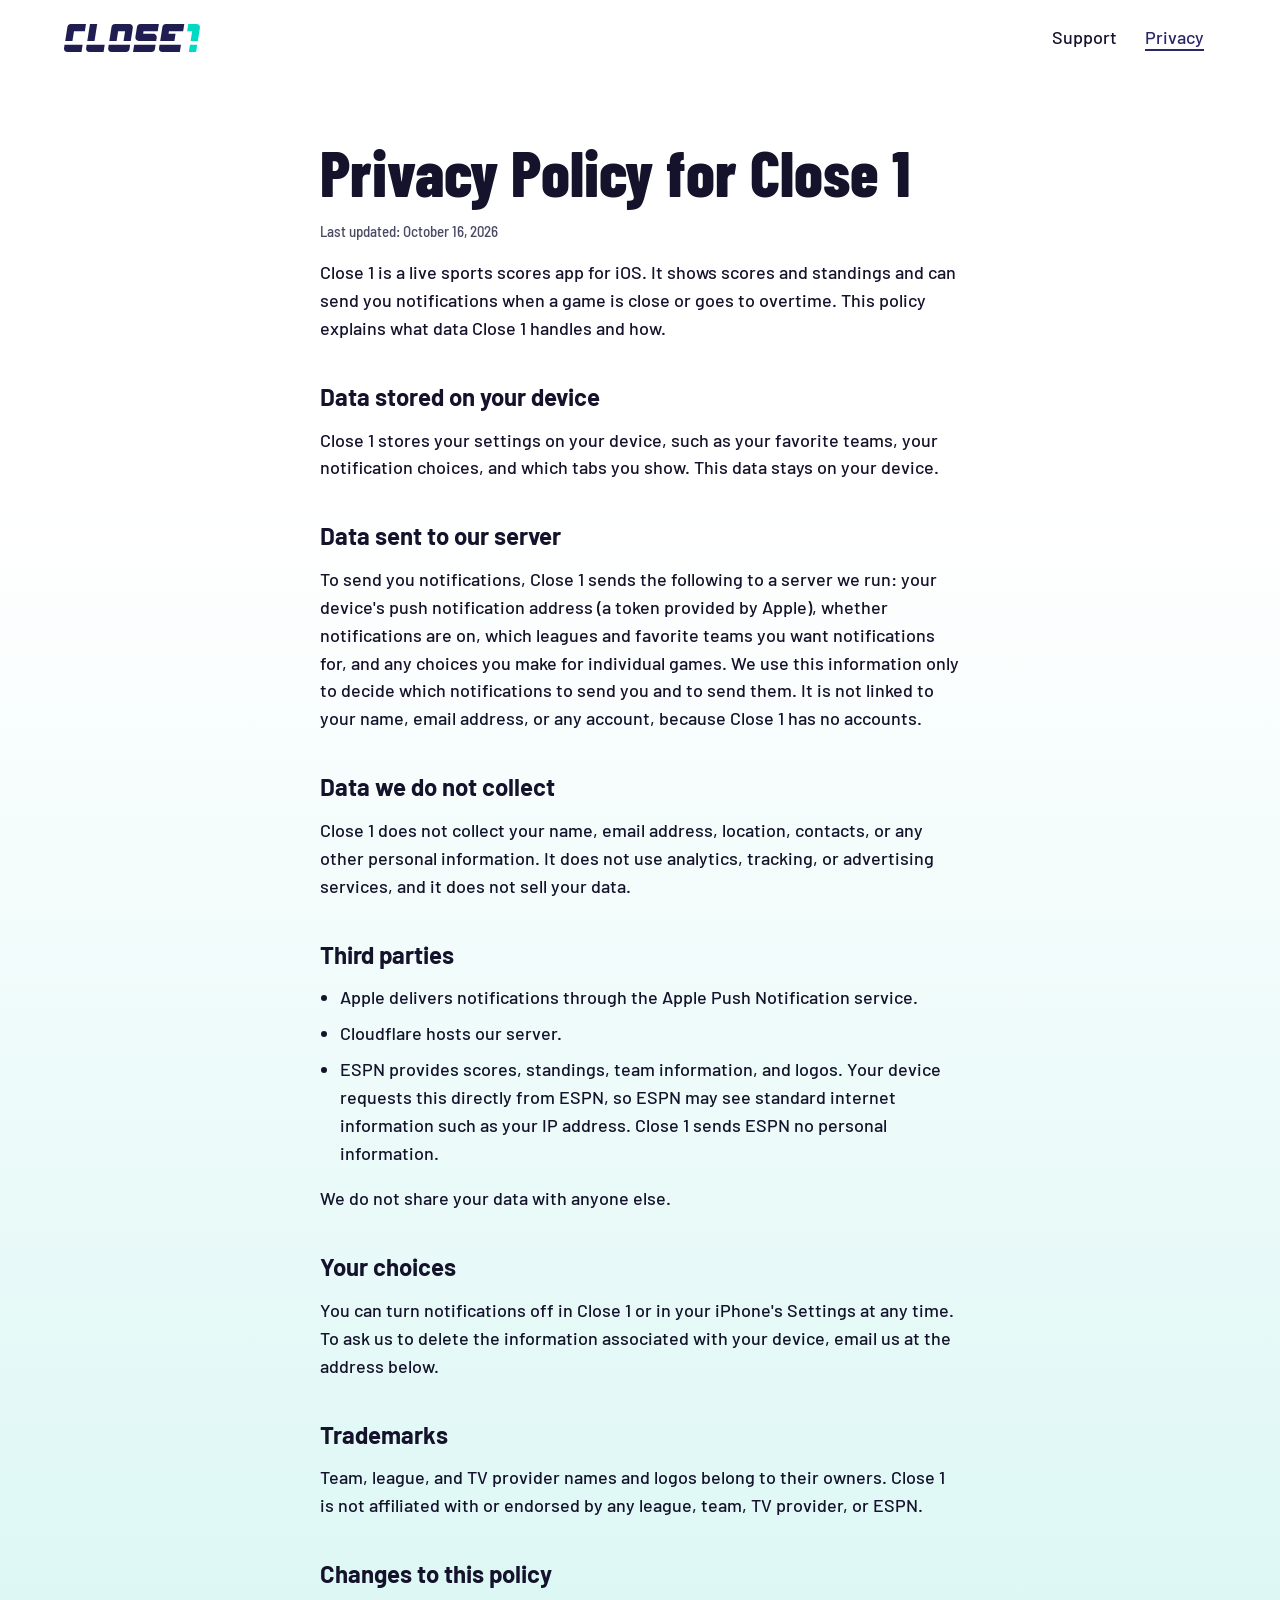
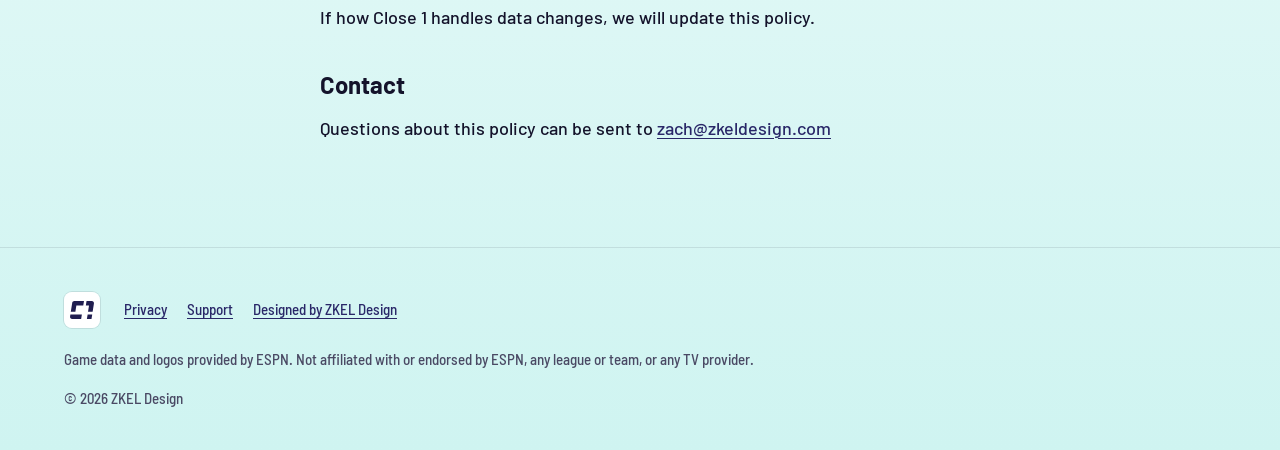
==== privacy/index.html @ 5770586e "Build Close 1 marketing site Home, Support (FAQ), Privacy Policy and 404 pages in semantic HTML with" ====
<!doctype html>
<html lang="en">
<head>
  <meta charset="utf-8">
  <meta name="viewport" content="width=device-width, initial-scale=1">
  <title>Privacy Policy: Close 1</title>
  <meta name="description" content="Close 1 has no accounts and collects no personal information. Read how notifications and game data are handled.">
  <link rel="canonical" href="https://close1app.zkeldesign.com/privacy/">
  <meta name="color-scheme" content="light dark">
  <meta name="theme-color" content="#ffffff" media="(prefers-color-scheme: light)">
  <meta name="theme-color" content="#201e50" media="(prefers-color-scheme: dark)">
  <link rel="icon" href="/images/favicon.svg" type="image/svg+xml">
  <link rel="icon" href="/images/favicon-32.png" type="image/png" sizes="32x32">
  <link rel="apple-touch-icon" href="/apple-touch-icon.png">
  <link rel="preload" href="/fonts/Barlow-Medium.woff2" as="font" type="font/woff2" crossorigin>
  <link rel="preload" href="/fonts/BarlowCondensed-ExtraBold.woff2" as="font" type="font/woff2" crossorigin>
  <link rel="stylesheet" href="/styles.css">
</head>
<body>
  <a class="skip-link" href="#main">Skip to main content</a>

  <header class="site-header">
    <div class="container">
      <a class="brand" href="/">
        <picture>
          <source srcset="/images/wordmark-light.svg" media="(prefers-color-scheme: dark)">
          <img src="/images/wordmark-dark.svg" alt="Close 1" width="136" height="28">
        </picture>
      </a>
      <nav aria-label="Primary" class="site-nav">
        <ul>
          <li><a href="/support/">Support</a></li>
          <li><a href="/privacy/" aria-current="page">Privacy</a></li>
        </ul>
      </nav>
    </div>
  </header>

  <main id="main" class="page">
    <article class="container prose">
      <h1>Privacy Policy for Close 1</h1>
      <p class="meta">Last updated: October 16, 2026</p>
      <p>Close 1 is a live sports scores app for iOS. It shows scores and standings and can send you notifications when a game is close or goes to overtime. This policy explains what data Close 1 handles and how.</p>

      <h2>Data stored on your device</h2>
      <p>Close 1 stores your settings on your device, such as your favorite teams, your notification choices, and which tabs you show. This data stays on your device.</p>

      <h2>Data sent to our server</h2>
      <p>To send you notifications, Close 1 sends the following to a server we run: your device's push notification address (a token provided by Apple), whether notifications are on, which leagues and favorite teams you want notifications for, and any choices you make for individual games. We use this information only to decide which notifications to send you and to send them. It is not linked to your name, email address, or any account, because Close 1 has no accounts.</p>

      <h2>Data we do not collect</h2>
      <p>Close 1 does not collect your name, email address, location, contacts, or any other personal information. It does not use analytics, tracking, or advertising services, and it does not sell your data.</p>

      <h2>Third parties</h2>
      <ul>
        <li>Apple delivers notifications through the Apple Push Notification service.</li>
        <li>Cloudflare hosts our server.</li>
        <li>ESPN provides scores, standings, team information, and logos. Your device requests this directly from ESPN, so ESPN may see standard internet information such as your IP address. Close 1 sends ESPN no personal information.</li>
      </ul>
      <p>We do not share your data with anyone else.</p>

      <h2>Your choices</h2>
      <p>You can turn notifications off in Close 1 or in your iPhone's Settings at any time. To ask us to delete the information associated with your device, email us at the address below.</p>

      <h2>Trademarks</h2>
      <p>Team, league, and TV provider names and logos belong to their owners. Close 1 is not affiliated with or endorsed by any league, team, TV provider, or ESPN.</p>

      <h2>Changes to this policy</h2>
      <p>If how Close 1 handles data changes, we will update this policy.</p>

      <h2>Contact</h2>
      <p>Questions about this policy can be sent to <a href="mailto:zach@zkeldesign.com">zach@zkeldesign.com</a></p>
    </article>
  </main>

  <footer class="site-footer">
    <div class="container">
      <div class="footer-top">
        <picture>
          <source srcset="/images/monogram-dark.svg" media="(prefers-color-scheme: dark)">
          <img class="footer-mark" src="/images/monogram-light.svg" alt="" width="36" height="36">
        </picture>
        <ul class="footer-links">
          <li><a href="/privacy/">Privacy</a></li>
          <li><a href="/support/">Support</a></li>
          <li><a href="https://zkeldesign.com">Designed by ZKEL Design</a></li>
        </ul>
      </div>
      <p>Game data and logos provided by ESPN. Not affiliated with or endorsed by ESPN, any league or team, or any TV provider.</p>
      <p>© 2026 ZKEL Design</p>
    </div>
  </footer>
</body>
</html>
---- styles.css ----
/* Close 1 site styles
   One stylesheet, no build step. Design tokens live in :root and are
   redefined for dark mode. Contrast ratios for these tokens are in README.md. */

/* ---------- Fonts (self-hosted Barlow, SIL OFL 1.1) ---------- */

@font-face {
  font-family: "Barlow";
  src: url("/fonts/Barlow-Medium.woff2") format("woff2");
  font-weight: 500;
  font-style: normal;
  font-display: swap;
}

@font-face {
  font-family: "Barlow";
  src: url("/fonts/Barlow-Bold.woff2") format("woff2");
  font-weight: 700;
  font-style: normal;
  font-display: swap;
}

@font-face {
  font-family: "Barlow Condensed";
  src: url("/fonts/BarlowCondensed-ExtraBold.woff2") format("woff2");
  font-weight: 800;
  font-style: normal;
  font-display: swap;
}

@font-face {
  font-family: "Barlow Semi Condensed";
  src: url("/fonts/BarlowSemiCondensed-Medium.woff2") format("woff2");
  font-weight: 500;
  font-style: normal;
  font-display: swap;
}

/* ---------- Design tokens ---------- */

:root {
  color-scheme: light dark;

  /* Brand */
  --navy: #292768;
  --mint: #00c7be;           /* light mode: decoration only (2.1:1 on white) */

  /* Light scheme */
  --bg: #ffffff;
  --bg-end: #cff4f1;         /* soft mint at the bottom of the page */
  --text: #14132b;
  --text-secondary: #4a4964;
  --accent: var(--navy);     /* links, pill, text accents */
  --accent-on: #ffffff;
  --focus: var(--navy);
  --decor: var(--mint);      /* glows, borders, dots */
  --live: #ff3b30;
  --surface: rgb(221 221 221 / 0.15);
  --surface-solid: #fafafa;
  --outline: rgb(20 19 43 / 0.1);
  --shadow: 0 1.5rem 3rem -1.5rem rgb(41 39 104 / 0.35);

  /* Type */
  --font-body: "Barlow", system-ui, -apple-system, "Segoe UI", Roboto, "Helvetica Neue", Arial, sans-serif;
  --font-display: "Barlow Condensed", "Avenir Next Condensed", "Arial Narrow", system-ui, sans-serif;
  --font-small: "Barlow Semi Condensed", "Barlow", system-ui, -apple-system, "Segoe UI", Roboto, Arial, sans-serif;

  --step-0: 1.0625rem;                                  /* 17px body */
  --step-small: 0.9375rem;                              /* 15px */
  --step-1: clamp(1.25rem, 1.1rem + 0.6vw, 1.5rem);     /* card headings */
  --step-2: clamp(1.625rem, 1.3rem + 1.4vw, 2.25rem);   /* section headings */
  --step-hero: clamp(3rem, 1.6rem + 6vw, 6rem);         /* h1 */

  /* Layout */
  --gutter: clamp(1rem, 4vw, 2rem);
  --max: 72rem;
  --radius: 1.375rem;   /* 22px */
  --space: clamp(3.5rem, 2rem + 6vw, 6.5rem);
}

@media (prefers-color-scheme: dark) {
  :root {
    --bg: #201e50;
    --bg-end: #07061a;
    --text: #ffffff;
    --text-secondary: #c3c2dc;
    --accent: #63e6e2;
    --accent-on: #201e50;
    --focus: #63e6e2;
    --decor: #63e6e2;
    --live: #ff453a;
    --surface: rgb(42 42 51 / 0.6);
    --surface-solid: #1f1e33;
    --outline: rgb(255 255 255 / 0.1);
    --shadow: 0 1.5rem 3.5rem -1rem rgb(99 230 226 / 0.18);
  }
}

@media (min-width: 64rem) {
  :root {
    --step-0: 1.125rem; /* 18px */
  }
}

/* ---------- Base ---------- */

*,
*::before,
*::after {
  box-sizing: border-box;
}

html {
  -webkit-text-size-adjust: 100%;
  text-size-adjust: 100%;
}

body {
  margin: 0;
  min-height: 100vh;
  display: flex;
  flex-direction: column;
  background-color: var(--bg);
  background-image: linear-gradient(180deg, var(--bg) 0%, var(--bg) 25%, var(--bg-end) 100%);
  color: var(--text);
  font-family: var(--font-body);
  font-weight: 500;
  font-size: var(--step-0);
  line-height: 1.55;
  overflow-wrap: break-word;
}

main {
  flex: 1;
}

h1,
h2,
h3 {
  margin: 0;
  line-height: 1.15;
  text-wrap: balance;
}

h2,
h3 {
  font-weight: 700;
}

p {
  margin: 0;
  text-wrap: pretty;
}

img,
svg {
  display: block;
  max-width: 100%;
  height: auto;
}

a {
  color: var(--accent);
  text-decoration-line: underline;
  text-decoration-thickness: 0.08em;
  text-underline-offset: 0.18em;
}

a:hover {
  text-decoration-thickness: 0.14em;
}

:focus-visible {
  outline: 3px solid var(--focus);
  outline-offset: 3px;
  border-radius: 0.25rem;
}

.container {
  width: 100%;
  max-width: calc(var(--max) + 2 * var(--gutter));
  margin-inline: auto;
  padding-inline: var(--gutter);
}

.visually-hidden {
  position: absolute !important;
  width: 1px;
  height: 1px;
  margin: -1px;
  padding: 0;
  overflow: hidden;
  clip: rect(0 0 0 0);
  white-space: nowrap;
  border: 0;
}

/* ---------- Skip link ---------- */

.skip-link {
  position: absolute;
  top: 0.5rem;
  left: 0.5rem;
  z-index: 10;
  padding: 0.75rem 1rem;
  background: var(--accent);
  color: var(--accent-on);
  font-weight: 700;
  border-radius: 0.5rem;
  transform: translateY(-200%);
}

.skip-link:focus,
.skip-link:focus-visible {
  transform: none;
  outline-color: var(--text);
}

/* ---------- Header ---------- */

.site-header .container {
  display: flex;
  flex-wrap: wrap;
  align-items: center;
  justify-content: space-between;
  gap: 0.5rem 1.5rem;
  padding-block: 1rem;
}

.brand {
  display: inline-flex;
  align-items: center;
  min-height: 2.75rem;
  padding-block: 0.25rem;
}

.brand img {
  width: 8.5rem;
  height: auto;
}

.site-nav ul {
  display: flex;
  flex-wrap: wrap;
  gap: 0.25rem;
  margin: 0;
  padding: 0;
  list-style: none;
}

.site-nav a {
  display: inline-flex;
  align-items: center;
  min-height: 2.75rem;
  min-width: 2.75rem;
  padding: 0.5rem 0.75rem;
  color: var(--text);
  text-decoration: none;
  border-radius: 999px;
}

.site-nav a:hover {
  background: var(--surface);
  box-shadow: inset 0 0 0 1px var(--outline);
}

.site-nav a[aria-current="page"] {
  color: var(--accent);
  text-decoration-line: underline;
  text-decoration-thickness: 2px;
  text-underline-offset: 0.3em;
}

/* ---------- Cards ---------- */

.card {
  background: var(--surface-solid);
  border: 1px solid var(--outline);
  border-radius: var(--radius);
}

@supports ((-webkit-backdrop-filter: blur(1px)) or (backdrop-filter: blur(1px))) {
  .card {
    background: var(--surface);
    -webkit-backdrop-filter: blur(16px);
    backdrop-filter: blur(16px);
  }
}

/* ---------- Hero ---------- */

.hero {
  padding-block: clamp(2rem, 1rem + 4vw, 4.5rem) var(--space);
}

.hero .container {
  display: grid;
  gap: clamp(2.5rem, 2rem + 3vw, 4rem);
  align-items: center;
}

.hero h1 {
  font-family: var(--font-display);
  font-weight: 800;
  font-size: var(--step-hero);
  line-height: 0.95;
  letter-spacing: -0.01em;
}

.hero-lede {
  margin-top: 1.25rem;
  max-width: 34rem;
  font-size: calc(var(--step-0) * 1.1);
  color: var(--text-secondary);
}

/* Non-interactive status pill. Deliberately an outline badge, not a filled
   button, so it doesn't read as something to press. */
.pill {
  display: inline-flex;
  align-items: center;
  gap: 0.5rem;
  margin-top: 2rem;
  padding: 0.5rem 1.125rem;
  border: 1.5px solid var(--accent);
  border-radius: 999px;
  color: var(--accent);
  font-weight: 700;
  letter-spacing: 0.02em;
}

.pill::before {
  content: "";
  width: 0.5rem;
  height: 0.5rem;
  border-radius: 50%;
  background: var(--decor);
  box-shadow: 0 0 0 3px color-mix(in srgb, var(--decor) 30%, transparent);
}

.fine-print {
  margin-top: 0.875rem;
  font-family: var(--font-small);
  font-size: var(--step-small);
  color: var(--text-secondary);
}

.hero-media {
  position: relative;
  justify-self: center;
  width: 100%;
  max-width: 30rem;
}

/* Soft glow behind the phone. The hero PNGs are transparent mockups that
   already include their own drop shadow, so the image itself gets no box. */
.hero-media::before {
  content: "";
  position: absolute;
  inset: 15% 20%;
  z-index: -1;
  border-radius: 50%;
  background: var(--decor);
  opacity: 0.22;
  filter: blur(60px);
}

.hero-media img {
  position: relative;
  width: 100%;
}

/* Raw screenshots for the feature blocks: rounded corners and a soft shadow. */
.feature-media img {
  width: 100%;
  border-radius: var(--radius);
  box-shadow: var(--shadow);
}

@media (min-width: 55rem) {
  .hero .container {
    grid-template-columns: 1.05fr 0.95fr;
  }

  .hero-media {
    justify-self: end;
  }
}

/* ---------- Sections ---------- */

.section {
  padding-block: 0 var(--space);
}

.section h2 {
  font-size: var(--step-2);
}

.section-text {
  margin-top: 1rem;
  max-width: 40rem;
  color: var(--text-secondary);
}

/* No-ads band */
.band {
  padding: clamp(1.75rem, 1rem + 3vw, 3rem);
  border-top: 3px solid var(--decor);
}

.band h2 {
  font-family: var(--font-display);
  font-weight: 800;
  font-size: clamp(2rem, 1.4rem + 2.5vw, 3.25rem);
  line-height: 1;
}

.band p {
  margin-top: 0.75rem;
  max-width: 40rem;
  color: var(--text-secondary);
}

/* Main feature */
.feature-main {
  display: grid;
  gap: 2rem;
  align-items: center;
}

.feature-main h2 {
  max-width: 20ch;
}

@media (min-width: 55rem) {
  .feature-main:has(.feature-media) {
    grid-template-columns: 1fr 1fr;
  }
}

/* Feature grid */
.feature-grid {
  display: grid;
  grid-template-columns: repeat(auto-fit, minmax(min(100%, 18rem), 1fr));
  gap: 1rem;
  margin: 0;
  padding: 0;
  list-style: none;
}

.feature-card {
  display: flex;
  flex-direction: column;
  gap: 0.625rem;
  padding: 1.5rem;
}

.feature-card h2 {
  display: flex;
  align-items: flex-start;
  gap: 0.625rem;
  font-size: var(--step-1);
}

/* Decorative "close game" dot, echoing the app's Close Games card. */
.feature-card h2::before {
  content: "";
  flex: none;
  width: 0.5rem;
  height: 0.5rem;
  margin-top: 0.36em; /* centers the dot on the first line */
  border-radius: 50%;
  background: var(--decor);
}

.feature-card p {
  color: var(--text-secondary);
}

.feature-card .feature-media {
  margin-top: auto;
  padding-top: 0.75rem;
}

/* Tip line (home page only) */
.tip {
  color: var(--text-secondary);
  text-align: center;
}

/* ---------- Content pages (support, privacy, 404) ---------- */

.page {
  padding-block: clamp(2rem, 1rem + 4vw, 4rem) var(--space);
}

.prose {
  max-width: 44rem;
}

.prose h1 {
  font-family: var(--font-display);
  font-weight: 800;
  font-size: clamp(2.5rem, 1.8rem + 3vw, 4rem);
  line-height: 1;
}

.prose h2 {
  margin-top: 2.5rem;
  font-size: var(--step-1);
}

.prose p,
.prose ul {
  margin-top: 1rem;
}

.prose ul {
  padding-left: 1.25rem;
}

.prose li + li {
  margin-top: 0.5rem;
}

.prose .lede {
  margin-top: 1.25rem;
  color: var(--text-secondary);
}

.meta {
  font-family: var(--font-small);
  font-size: var(--step-small);
  color: var(--text-secondary);
}

/* ---------- FAQ ---------- */

.faq {
  margin-top: 1.25rem;
  display: grid;
  gap: 0.625rem;
}

.faq details {
  scroll-margin-top: 1rem;
}

.faq summary {
  display: flex;
  align-items: center;
  justify-content: space-between;
  gap: 1rem;
  min-height: 2.75rem;
  padding: 1rem 1.25rem;
  font-weight: 700;
  cursor: pointer;
  list-style: none;
  border-radius: var(--radius);
}

.faq summary::-webkit-details-marker {
  display: none;
}

.faq summary:focus-visible {
  outline-offset: -3px;
}

/* Plus/minus indicator: shape changes, not just color. */
.faq summary::after {
  content: "";
  flex: none;
  width: 1.25rem;
  height: 1.25rem;
  background:
    linear-gradient(currentColor, currentColor) center / 100% 2px no-repeat,
    linear-gradient(currentColor, currentColor) center / 2px 100% no-repeat;
  color: var(--accent);
}

.faq details[open] > summary::after {
  background:
    linear-gradient(currentColor, currentColor) center / 100% 2px no-repeat;
}

.faq .answer {
  padding: 0 1.25rem 1.25rem;
  color: var(--text-secondary);
}

.faq .answer p {
  margin: 0;
}

/* ---------- Footer ---------- */

.site-footer {
  padding-block: 2.5rem;
  border-top: 1px solid var(--outline);
  font-family: var(--font-small);
  font-size: var(--step-small);
  color: var(--text-secondary);
}

.site-footer .container {
  display: grid;
  gap: 1rem;
}

.footer-top {
  display: flex;
  flex-wrap: wrap;
  align-items: center;
  gap: 1rem 1.5rem;
}

.footer-mark {
  width: 2.25rem;
  height: 2.25rem;
  border-radius: 0.5rem;
  box-shadow: 0 0 0 1px var(--outline);
}

.footer-links {
  display: flex;
  flex-wrap: wrap;
  gap: 0 0.25rem;
  margin: 0;
  padding: 0;
  list-style: none;
}

.footer-links a {
  display: inline-flex;
  align-items: center;
  min-height: 2.75rem;
  padding-inline: 0.5rem;
}

.footer-links li:first-child a {
  padding-left: 0;
}

.site-footer p {
  max-width: 44rem;
}

/* ---------- 404 ---------- */

.not-found .button-link {
  display: inline-flex;
  align-items: center;
  min-height: 2.75rem;
  margin-top: 1.5rem;
}

/* ---------- Preferences ---------- */

@media (prefers-reduced-motion: reduce) {
  *,
  *::before,
  *::after {
    transition-duration: 0.01ms !important;
    animation-duration: 0.01ms !important;
    animation-iteration-count: 1 !important;
    scroll-behavior: auto !important;
  }
}

@media (forced-colors: active) {
  .card,
  .pill,
  .faq summary {
    border: 1px solid CanvasText;
  }

  .pill::before,
  .feature-card h2::before {
    forced-color-adjust: none;
    background: CanvasText;
  }

  .faq summary::after {
    forced-color-adjust: none;
    color: CanvasText;
  }

  :focus-visible {
    outline-color: Highlight;
  }
}
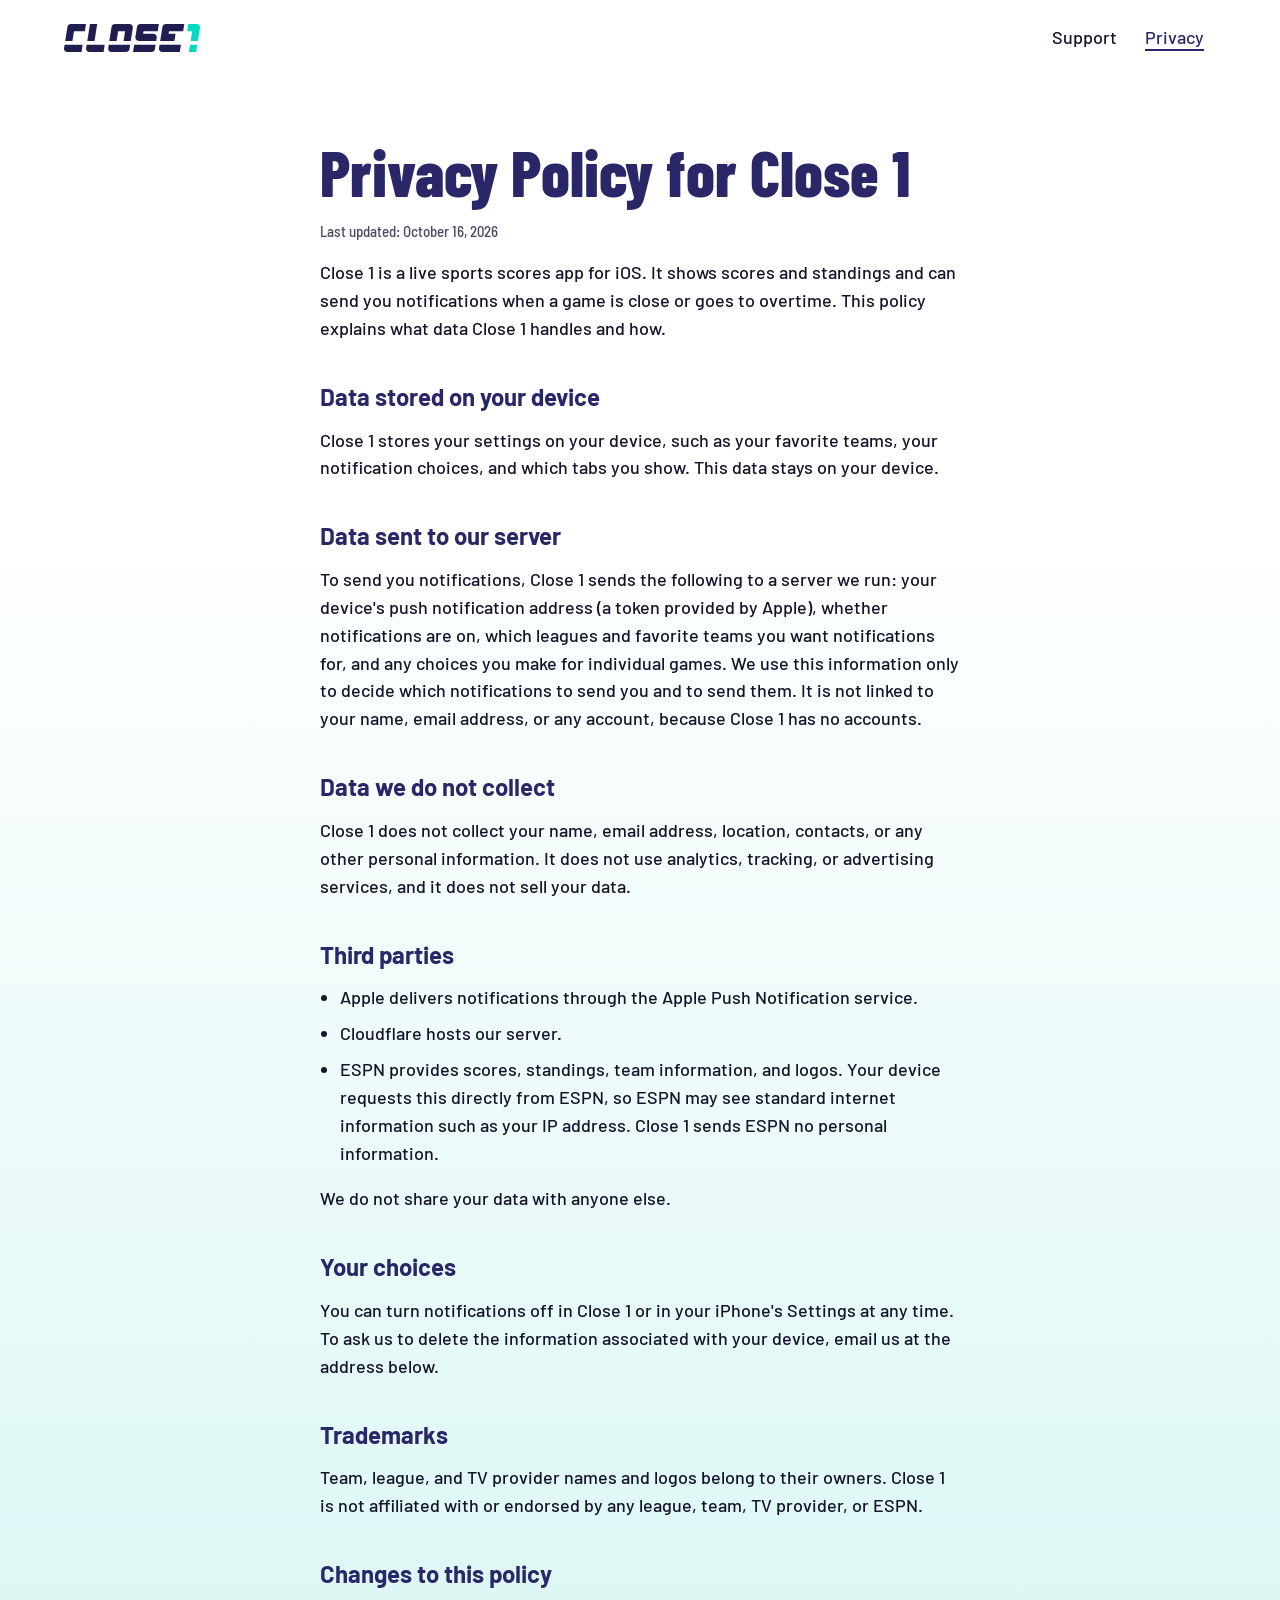
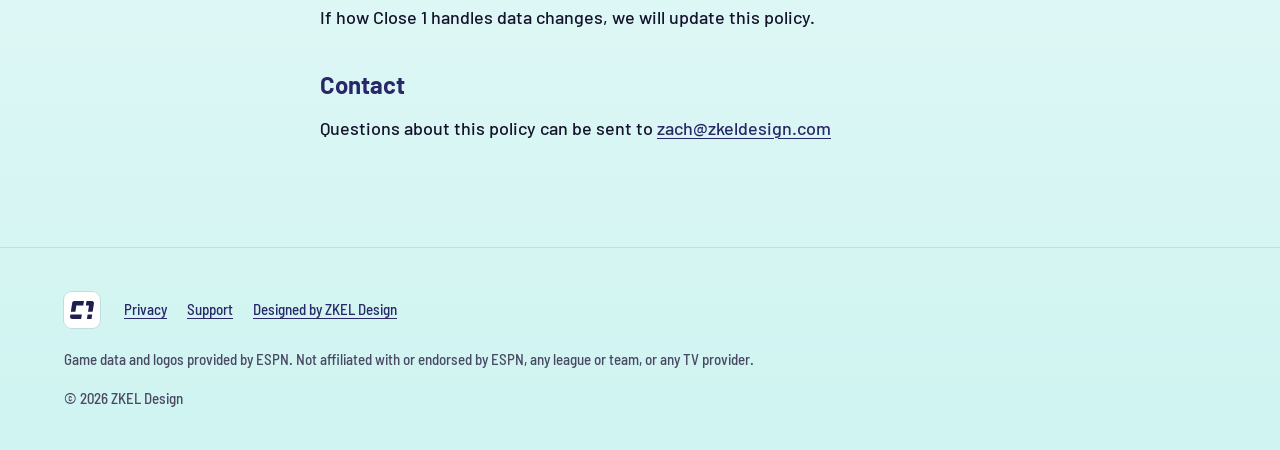
==== commit 9abe2a77: "Switch hero to narrow phone mockups and flip dark gradient - Replace the square hero images with new" ====
--- a/privacy/index.html
+++ b/privacy/index.html
@@ -8,7 +8,7 @@
   <link rel="canonical" href="https://close1app.zkeldesign.com/privacy/">
   <meta name="color-scheme" content="light dark">
   <meta name="theme-color" content="#ffffff" media="(prefers-color-scheme: light)">
-  <meta name="theme-color" content="#201e50" media="(prefers-color-scheme: dark)">
+  <meta name="theme-color" content="#07061a" media="(prefers-color-scheme: dark)">
   <link rel="icon" href="/images/favicon.svg" type="image/svg+xml">
   <link rel="icon" href="/images/favicon-32.png" type="image/png" sizes="32x32">
   <link rel="apple-touch-icon" href="/apple-touch-icon.png">
--- a/styles.css
+++ b/styles.css
@@ -50,12 +50,13 @@
   --bg-end: #cff4f1;         /* soft mint at the bottom of the page */
   --text: #14132b;
   --text-secondary: #4a4964;
+  --heading: var(--navy);
   --accent: var(--navy);     /* links, pill, text accents */
   --accent-on: #ffffff;
   --focus: var(--navy);
   --decor: var(--mint);      /* glows, borders, dots */
   --live: #ff3b30;
-  --surface: rgb(221 221 221 / 0.15);
+  --surface: rgb(255 255 255 / 0.9);
   --surface-solid: #fafafa;
   --outline: rgb(20 19 43 / 0.1);
   --shadow: 0 1.5rem 3rem -1.5rem rgb(41 39 104 / 0.35);
@@ -80,10 +81,11 @@
 
 @media (prefers-color-scheme: dark) {
   :root {
-    --bg: #201e50;
-    --bg-end: #07061a;
+    --bg: #07061a;             /* near-black at the top, matching the app */
+    --bg-end: #201e50;         /* brand navy at the bottom */
     --text: #ffffff;
     --text-secondary: #c3c2dc;
+    --heading: #ffffff;        /* navy is unreadable on the dark background */
     --accent: #63e6e2;
     --accent-on: #201e50;
     --focus: #63e6e2;
@@ -138,6 +140,7 @@
 h2,
 h3 {
   margin: 0;
+  color: var(--heading);
   line-height: 1.15;
   text-wrap: balance;
 }
@@ -345,11 +348,12 @@
   color: var(--text-secondary);
 }
 
+/* The mockup is a tall, narrow phone (1350×2760), so it's sized by height,
+   not width. --hero-phone-h is the max height; width follows the aspect ratio. */
 .hero-media {
+  --hero-phone-h: min(36rem, 75svh);
   position: relative;
   justify-self: center;
-  width: 100%;
-  max-width: 30rem;
 }
 
 /* Soft glow behind the phone. The hero PNGs are transparent mockups that
@@ -367,7 +371,8 @@
 
 .hero-media img {
   position: relative;
-  width: 100%;
+  width: auto;
+  height: var(--hero-phone-h);
 }
 
 /* Raw screenshots for the feature blocks: rounded corners and a soft shadow. */
@@ -377,13 +382,20 @@
   box-shadow: var(--shadow);
 }
 
+/* Side by side: the phone sits flush under the header and the text is centered
+   against it. The bottom keeps the standard section gap before the next card. */
 @media (min-width: 55rem) {
+  .hero {
+    padding-block: 0 var(--space);
+  }
+
   .hero .container {
-    grid-template-columns: 1.05fr 0.95fr;
+    grid-template-columns: 1fr 1fr;
   }
 
   .hero-media {
-    justify-self: end;
+    --hero-phone-h: clamp(32rem, 80svh, 46rem);
+    justify-self: center;
   }
 }
 
@@ -457,21 +469,7 @@
 }
 
 .feature-card h2 {
-  display: flex;
-  align-items: flex-start;
-  gap: 0.625rem;
   font-size: var(--step-1);
-}
-
-/* Decorative "close game" dot, echoing the app's Close Games card. */
-.feature-card h2::before {
-  content: "";
-  flex: none;
-  width: 0.5rem;
-  height: 0.5rem;
-  margin-top: 0.36em; /* centers the dot on the first line */
-  border-radius: 50%;
-  background: var(--decor);
 }
 
 .feature-card p {
@@ -676,8 +674,7 @@
     border: 1px solid CanvasText;
   }
 
-  .pill::before,
-  .feature-card h2::before {
+  .pill::before {
     forced-color-adjust: none;
     background: CanvasText;
   }
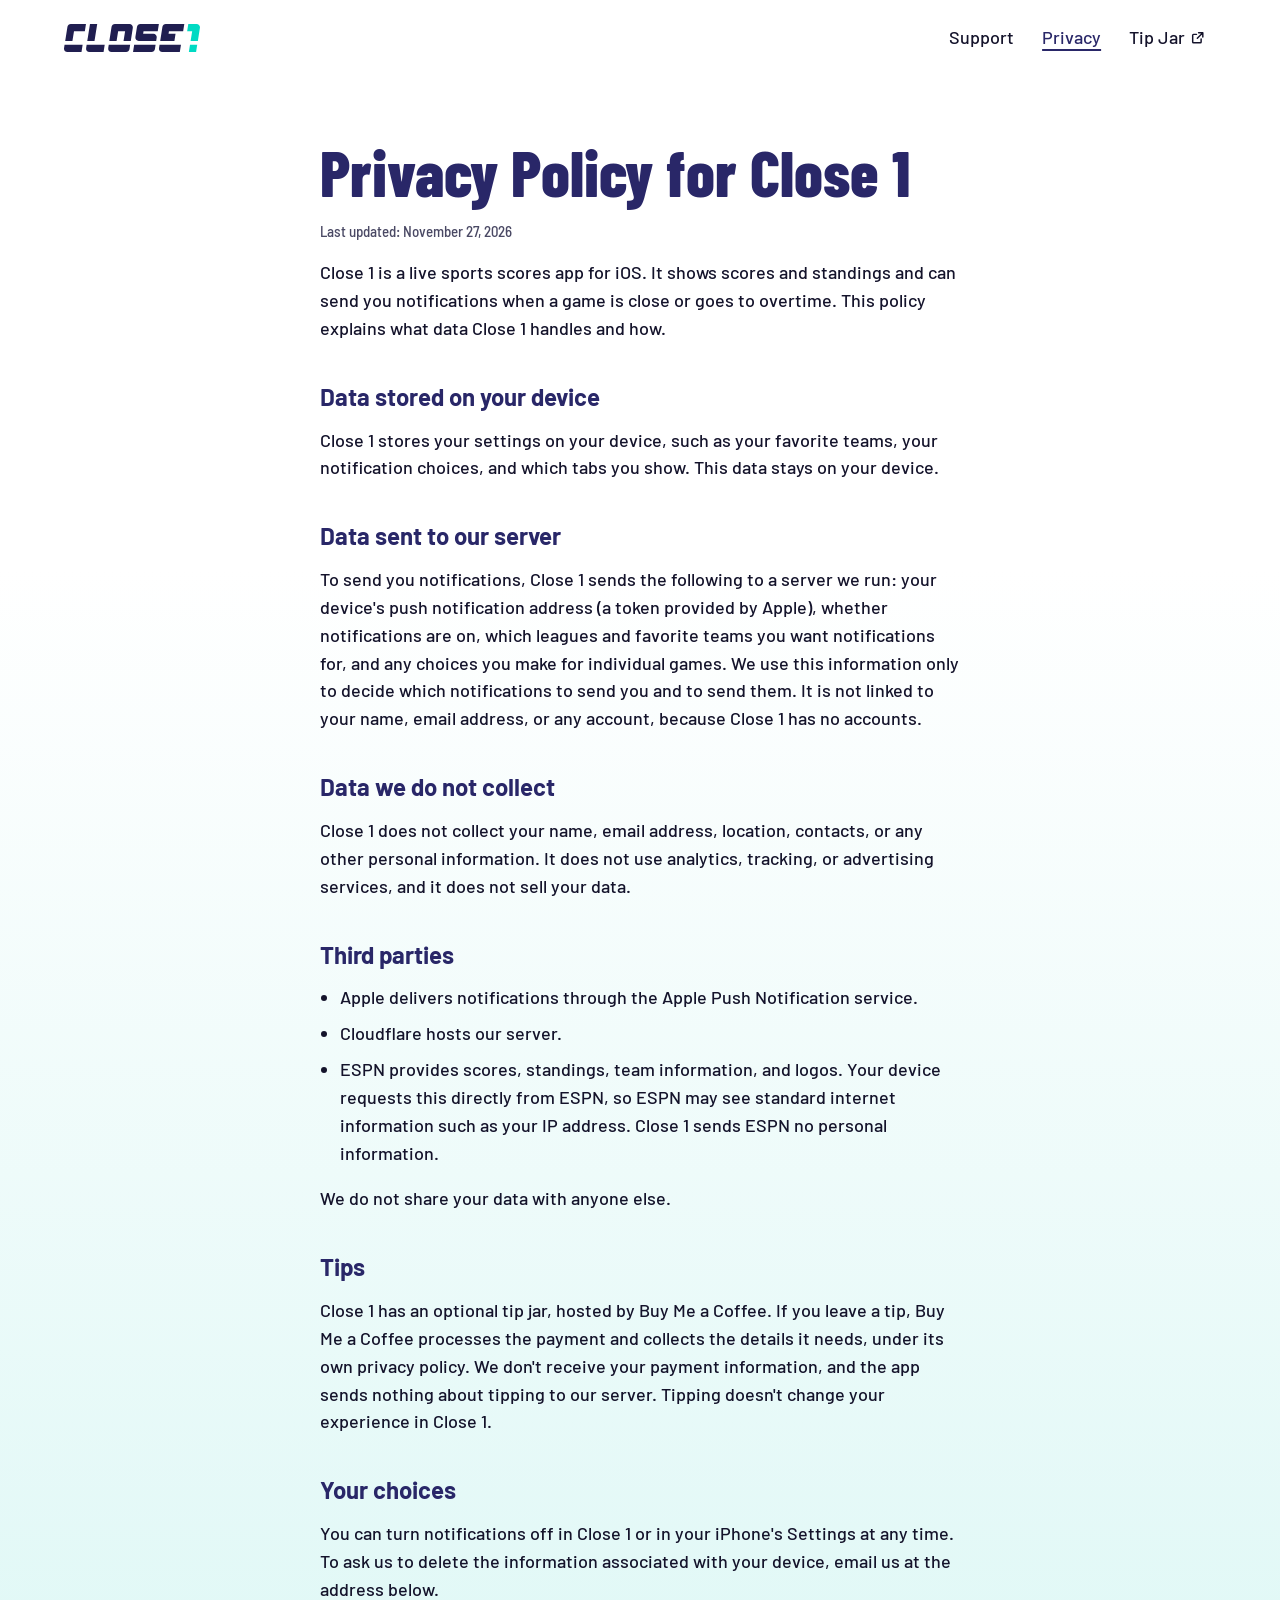
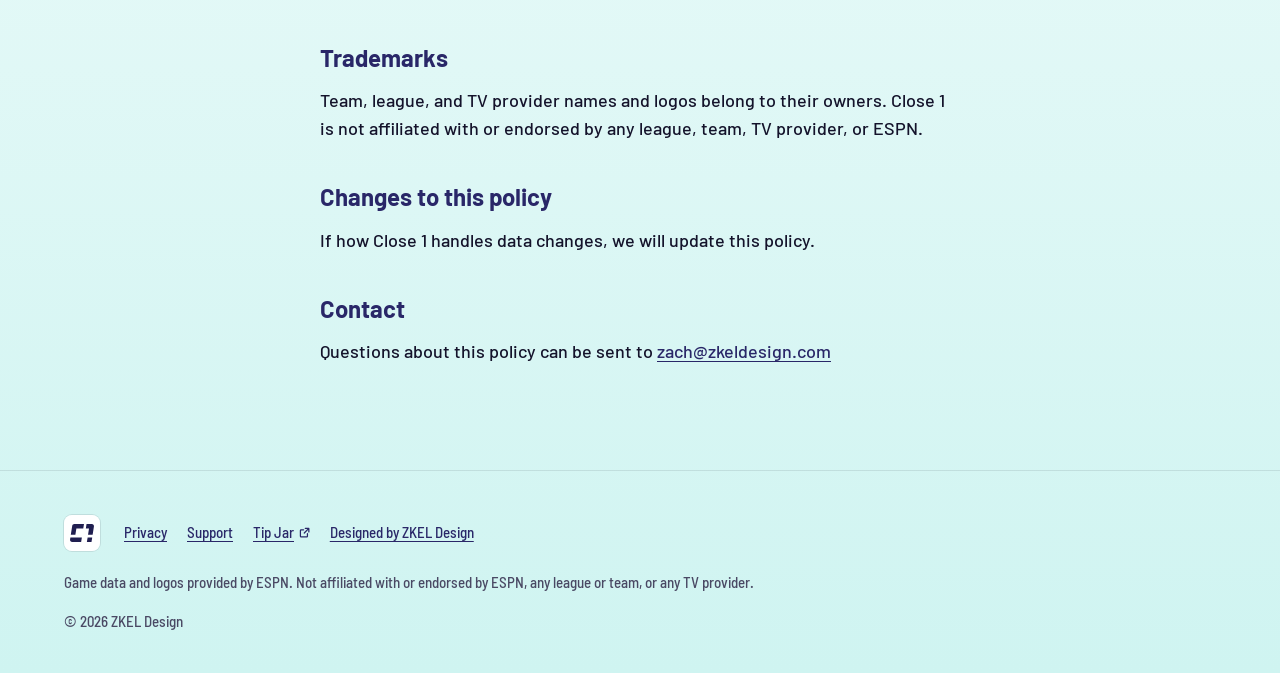
==== commit d65a7594: "Add Tip Jar link, home page tip section, and FAQ and privacy updates Link to the Buy Me a Coffee tip" ====
--- a/privacy/index.html
+++ b/privacy/index.html
@@ -31,6 +31,7 @@
         <ul>
           <li><a href="/support/">Support</a></li>
           <li><a href="/privacy/" aria-current="page">Privacy</a></li>
+          <li><a href="https://buymeacoffee.com/zkedesign" target="_blank" rel="noopener noreferrer">Tip Jar<svg class="ext-icon" aria-hidden="true" focusable="false" viewBox="0 0 16 16" width="12" height="12" fill="none" stroke="currentColor" stroke-width="1.75" stroke-linecap="round" stroke-linejoin="round"><path d="M9 2h5v5M14 2L7.5 8.5M12 9.5V13a1 1 0 0 1-1 1H3a1 1 0 0 1-1-1V5a1 1 0 0 1 1-1h3.5"/></svg><span class="visually-hidden"> (opens in a new tab)</span></a></li>
         </ul>
       </nav>
     </div>
@@ -39,7 +40,7 @@
   <main id="main" class="page">
     <article class="container prose">
       <h1>Privacy Policy for Close 1</h1>
-      <p class="meta">Last updated: October 16, 2026</p>
+      <p class="meta">Last updated: November 27, 2026</p>
       <p>Close 1 is a live sports scores app for iOS. It shows scores and standings and can send you notifications when a game is close or goes to overtime. This policy explains what data Close 1 handles and how.</p>
 
       <h2>Data stored on your device</h2>
@@ -58,6 +59,9 @@
         <li>ESPN provides scores, standings, team information, and logos. Your device requests this directly from ESPN, so ESPN may see standard internet information such as your IP address. Close 1 sends ESPN no personal information.</li>
       </ul>
       <p>We do not share your data with anyone else.</p>
+
+      <h2>Tips</h2>
+      <p>Close 1 has an optional tip jar, hosted by Buy Me a Coffee. If you leave a tip, Buy Me a Coffee processes the payment and collects the details it needs, under its own privacy policy. We don't receive your payment information, and the app sends nothing about tipping to our server. Tipping doesn't change your experience in Close 1.</p>
 
       <h2>Your choices</h2>
       <p>You can turn notifications off in Close 1 or in your iPhone's Settings at any time. To ask us to delete the information associated with your device, email us at the address below.</p>
@@ -83,6 +87,7 @@
         <ul class="footer-links">
           <li><a href="/privacy/">Privacy</a></li>
           <li><a href="/support/">Support</a></li>
+          <li><a href="https://buymeacoffee.com/zkedesign" target="_blank" rel="noopener noreferrer">Tip Jar<svg class="ext-icon" aria-hidden="true" focusable="false" viewBox="0 0 16 16" width="12" height="12" fill="none" stroke="currentColor" stroke-width="1.75" stroke-linecap="round" stroke-linejoin="round"><path d="M9 2h5v5M14 2L7.5 8.5M12 9.5V13a1 1 0 0 1-1 1H3a1 1 0 0 1-1-1V5a1 1 0 0 1 1-1h3.5"/></svg><span class="visually-hidden"> (opens in a new tab)</span></a></li>
           <li><a href="https://zkeldesign.com">Designed by ZKEL Design</a></li>
         </ul>
       </div>
--- a/styles.css
+++ b/styles.css
@@ -59,7 +59,10 @@
   --surface: rgb(255 255 255 / 0.9);
   --surface-solid: #fafafa;
   --outline: rgb(20 19 43 / 0.1);
-  --shadow: 0 1.5rem 3rem -1.5rem rgb(41 39 104 / 0.35);
+  /* Hero glow, turned off (see .hero-media::before):
+  --hero-glow: 0.55;
+  --hero-glow-inset: 5% -12%;
+  */
 
   /* Type */
   --font-body: "Barlow", system-ui, -apple-system, "Segoe UI", Roboto, "Helvetica Neue", Arial, sans-serif;
@@ -94,7 +97,10 @@
     --surface: rgb(42 42 51 / 0.6);
     --surface-solid: #1f1e33;
     --outline: rgb(255 255 255 / 0.1);
-    --shadow: 0 1.5rem 3.5rem -1rem rgb(99 230 226 / 0.18);
+    /* Hero glow, turned off (see .hero-media::before):
+    --hero-glow: 0.22;
+    --hero-glow-inset: 15% 20%;
+    */
   }
 }
 
@@ -262,6 +268,18 @@
   border-radius: 999px;
 }
 
+/* "Opens in a new tab" arrow on external links. */
+.ext-icon {
+  /* The global svg rule makes svgs display:block, which pushed this icon onto
+     its own line in running text. */
+  display: inline-block;
+  flex: none;
+  width: 0.75em;
+  height: 0.75em;
+  margin-left: 0.3em;
+  vertical-align: baseline;
+}
+
 .site-nav a:hover {
   background: var(--surface);
   box-shadow: inset 0 0 0 1px var(--outline);
@@ -276,18 +294,13 @@
 
 /* ---------- Cards ---------- */
 
+/* No backdrop-filter here: the only thing behind a card is the page's smooth
+   vertical gradient, so a blur is invisible, and WebKit blanks blurred layers
+   for a moment every time their width changes (e.g. on window resize). */
 .card {
-  background: var(--surface-solid);
+  background: var(--surface);
   border: 1px solid var(--outline);
   border-radius: var(--radius);
-}
-
-@supports ((-webkit-backdrop-filter: blur(1px)) or (backdrop-filter: blur(1px))) {
-  .card {
-    background: var(--surface);
-    -webkit-backdrop-filter: blur(16px);
-    backdrop-filter: blur(16px);
-  }
 }
 
 /* ---------- Hero ---------- */
@@ -314,6 +327,15 @@
   margin-top: 1.25rem;
   max-width: 34rem;
   font-size: calc(var(--step-0) * 1.1);
+  color: var(--text-secondary);
+}
+
+.hero-leagues {
+  margin-top: 0.875rem;
+  font-family: var(--font-small);
+  font-size: var(--step-small);
+  letter-spacing: 0.04em;
+  text-transform: uppercase;
   color: var(--text-secondary);
 }
 
@@ -356,18 +378,20 @@
   justify-self: center;
 }
 
-/* Soft glow behind the phone. The hero PNGs are transparent mockups that
-   already include their own drop shadow, so the image itself gets no box. */
+/* Soft mint glow behind the phone, turned off for now. To bring it back,
+   uncomment this rule and the --hero-glow variables in both :root blocks.
+   Light mode uses the stronger, wider values so the glow shows on white.
 .hero-media::before {
   content: "";
   position: absolute;
-  inset: 15% 20%;
+  inset: var(--hero-glow-inset);
   z-index: -1;
   border-radius: 50%;
   background: var(--decor);
-  opacity: 0.22;
+  opacity: var(--hero-glow);
   filter: blur(60px);
 }
+*/
 
 .hero-media img {
   position: relative;
@@ -375,11 +399,15 @@
   height: var(--hero-phone-h);
 }
 
-/* Raw screenshots for the feature blocks: rounded corners and a soft shadow. */
+/* Feature images: no shadows. Rectangular screenshots get rounded corners. */
 .feature-media img {
   width: 100%;
   border-radius: var(--radius);
-  box-shadow: var(--shadow);
+}
+
+/* Transparent cutouts already have their own shape, so no rounding. */
+.feature-media--cutout img {
+  border-radius: 0;
 }
 
 /* Side by side: the phone sits flush under the header and the text is centered
@@ -415,10 +443,10 @@
   color: var(--text-secondary);
 }
 
-/* No-ads band */
+/* No-ads statement: set straight on the page background, centered. */
 .band {
-  padding: clamp(1.75rem, 1rem + 3vw, 3rem);
-  border-top: 3px solid var(--decor);
+  padding-block: clamp(1rem, 0.5rem + 2vw, 2rem);
+  text-align: center;
 }
 
 .band h2 {
@@ -429,16 +457,18 @@
 }
 
 .band p {
-  margin-top: 0.75rem;
+  margin: 0.75rem auto 0;
   max-width: 40rem;
   color: var(--text-secondary);
 }
 
-/* Main feature */
+/* Main feature: a card with the accent line, so it leads the feature cards. */
 .feature-main {
   display: grid;
   gap: 2rem;
   align-items: center;
+  padding: clamp(1.5rem, 1rem + 3vw, 3rem);
+  border-top: 3px solid var(--decor);
 }
 
 .feature-main h2 {
@@ -481,10 +511,13 @@
   padding-top: 0.75rem;
 }
 
-/* Tip line (home page only) */
-.tip {
-  color: var(--text-secondary);
-  text-align: center;
+/* Tip jar band (home page only): same layout as the no-ads band, quieter heading. */
+.band--tip h2 {
+  font-size: var(--step-2);
+}
+
+.band--tip a {
+  white-space: nowrap;
 }
 
 /* ---------- Content pages (support, privacy, 404) ---------- */
